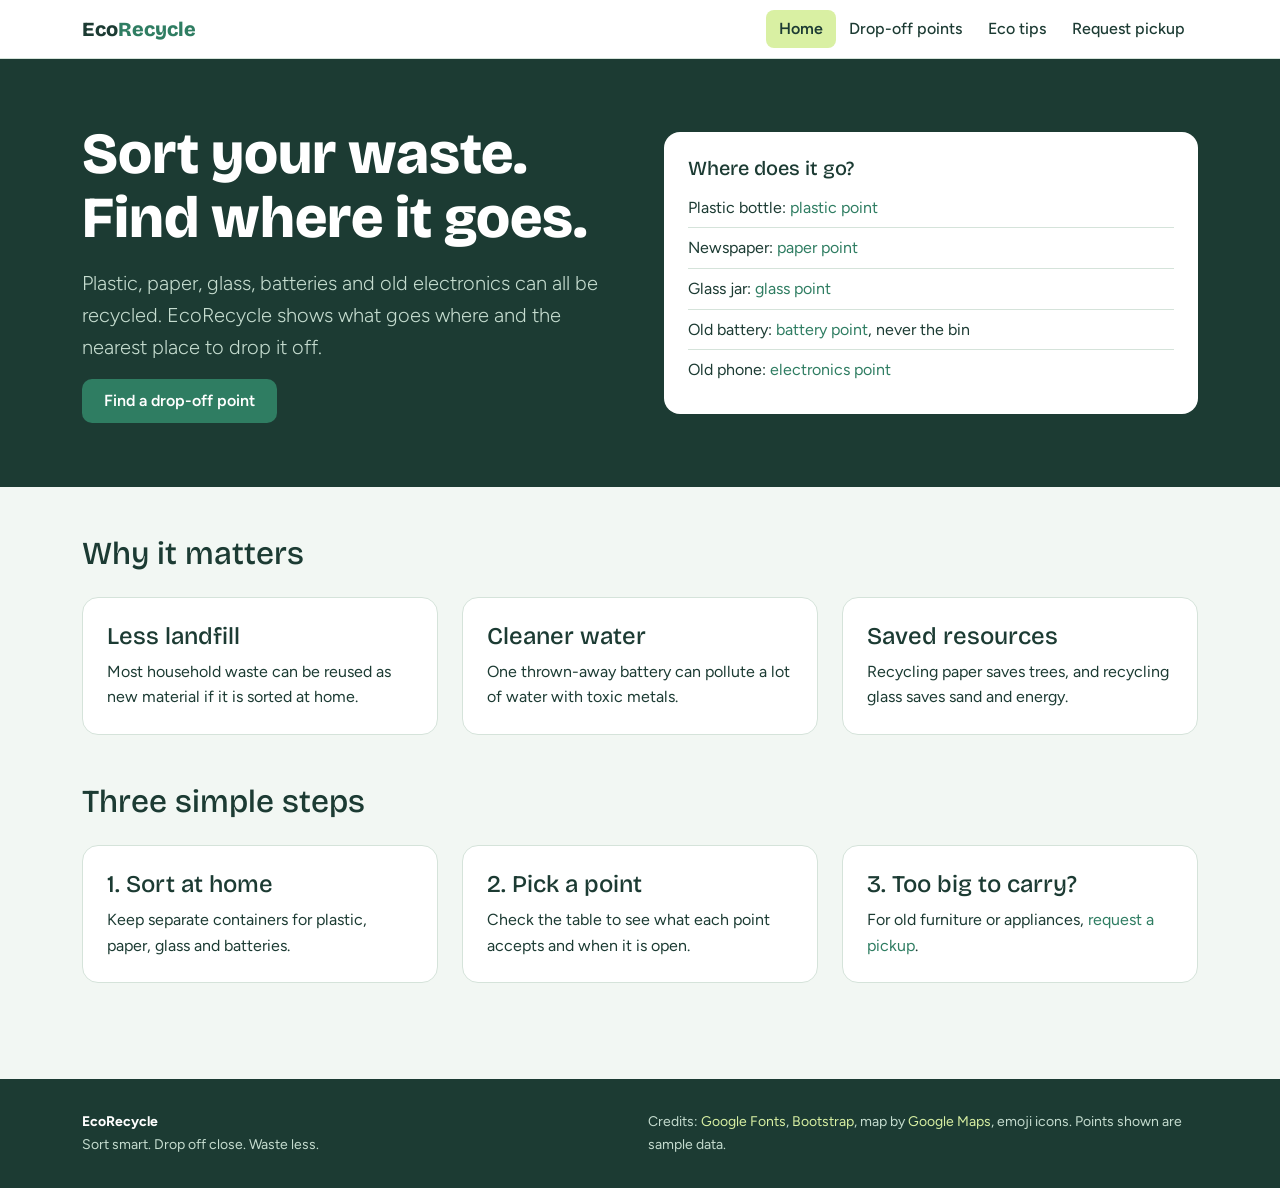
==== ecorecycle/index.html @ 6ca93f87 "first commit" ====
<!DOCTYPE html>
<html lang="en">
  <head>
    <meta charset="utf-8">
    <meta name="viewport" content="width=device-width,initial-scale=1">
    <title>Home | EcoRecycle</title>
    <link href="https://fonts.googleapis.com/css2?family=Bricolage+Grotesque:wght@600;800&family=Figtree:wght@400;600&display=swap" rel="stylesheet">
    <link href="https://cdn.jsdelivr.net/npm/bootstrap@5.3.3/dist/css/bootstrap.min.css" rel="stylesheet">
    <link href="css/style.css" rel="stylesheet">
  </head>
  <body>
    <header>
      <nav class="navbar eco-nav">
        <div class="container flex-wrap">
          <a class="navbar-brand" href="index.html">Eco<span>Recycle</span></a>
          <ul class="nav flex-wrap">
            <li class="nav-item"><a class="nav-link active" href="index.html">Home</a></li>
            <li class="nav-item"><a class="nav-link " href="points.html">Drop-off points</a></li>
            <li class="nav-item"><a class="nav-link " href="tips.html">Eco tips</a></li>
            <li class="nav-item"><a class="nav-link " href="request.html">Request pickup</a></li>
          </ul>
        </div>
      </nav>
    </header>
    <main>
      <section class="hero">
        <div class="container">
          <div class="row align-items-center g-5">
            <div class="col-lg-6">
              <h1>Sort your waste. Find where it goes.</h1>
              <p class="lead mt-3">Plastic, paper, glass, batteries and old electronics can all be recycled. EcoRecycle shows what goes where and the nearest place to drop it off.</p>
              <a class="btn btn-eco" href="points.html">Find a drop-off point</a>
            </div>
            <div class="col-lg-6">
              <div class="panel">
                <h2 class="h5">Where does it go?</h2>
                <ul>
                  <li>Plastic bottle: <a href="points.html">plastic point</a></li>
                  <li>Newspaper: <a href="points.html">paper point</a></li>
                  <li>Glass jar: <a href="points.html">glass point</a></li>
                  <li>Old battery: <a href="points.html">battery point</a>, never the bin</li>
                  <li>Old phone: <a href="points.html">electronics point</a></li>
                </ul>
              </div>
            </div>
          </div>
        </div>
      </section>
      <section class="section">
        <div class="container">
          <h2 class="mb-4">Why it matters</h2>
          <div class="row g-4">
            <div class="col-md-4">
              <div class="box">
                <h3 class="h4">Less landfill</h3>
                <p class="mb-0">Most household waste can be reused as new material if it is sorted at home.</p>
              </div>
            </div>
            <div class="col-md-4">
              <div class="box">
                <h3 class="h4">Cleaner water</h3>
                <p class="mb-0">One thrown-away battery can pollute a lot of water with toxic metals.</p>
              </div>
            </div>
            <div class="col-md-4">
              <div class="box">
                <h3 class="h4">Saved resources</h3>
                <p class="mb-0">Recycling paper saves trees, and recycling glass saves sand and energy.</p>
              </div>
            </div>
          </div>
        </div>
      </section>
      <section class="section pt-0">
        <div class="container">
          <h2 class="mb-4">Three simple steps</h2>
          <div class="row g-4">
            <div class="col-md-4">
              <article class="box">
                <h3 class="h4">1. Sort at home</h3>
                <p class="mb-0">Keep separate containers for plastic, paper, glass and batteries.</p>
              </article>
            </div>
            <div class="col-md-4">
              <article class="box">
                <h3 class="h4">2. Pick a point</h3>
                <p class="mb-0">Check the table to see what each point accepts and when it is open.</p>
              </article>
            </div>
            <div class="col-md-4">
              <article class="box">
                <h3 class="h4">3. Too big to carry?</h3>
                <p class="mb-0">For old furniture or appliances, <a href="request.html">request a pickup</a>.</p>
              </article>
            </div>
          </div>
        </div>
      </section>
    </main>
    <footer>
      <div class="container">
        <div class="row g-3">
          <div class="col-md-6"><b class="text-white">EcoRecycle</b><br>Sort smart. Drop off close. Waste less.</div>
          <div class="col-md-6">Credits: <a href="https://fonts.google.com">Google Fonts</a>, <a href="https://getbootstrap.com">Bootstrap</a>, map by <a href="https://www.google.com/maps">Google Maps</a>, emoji icons. Points shown are sample data.</div>
        </div>
      </div>
    </footer>
  </body>
</html>
---- ecorecycle/css/style.css ----
body {
  font-family: 'Figtree', sans-serif;
  background: #f2f7f3;
  color: #1c3b33;
  line-height: 1.6;
  margin: 0;
}

h1, h2, h3, h4, .navbar-brand {
  font-family: 'Bricolage Grotesque', sans-serif;
}

a {
  color: #2f7d62;
  text-decoration: none;
}

a:hover {
  color: #1c3b33;
}

.eco-nav {
  background: #fff;
  border-bottom: 1px solid #d5e3da;
  padding: 8px 0;
}

.navbar-brand {
  font-weight: 800;
  color: #1c3b33;
  font-size: 20px;
}

.navbar-brand span {
  color: #2f7d62;
}

.eco-nav .nav-link {
  color: #1c3b33;
  padding: 6px 13px;
  border-radius: 8px;
  font-weight: 500;
}

.eco-nav .nav-link:hover {
  background: #f2f7f3;
}

.eco-nav .nav-link.active {
  background: #d9f0a3;
  font-weight: 600;
}

.btn-eco {
  background: #2f7d62;
  color: #fff;
  border-radius: 10px;
  padding: 10px 22px;
  font-weight: 600;
  border: none;
}

.btn-eco:hover {
  background: #1c3b33;
  color: #fff;
}

.hero {
  background: #1c3b33;
  color: #fff;
  padding: 64px 0;
}

.hero h1 {
  font-size: clamp(35px, 5vw, 58px);
  font-weight: 800;
  line-height: 1.1;
}

.hero .lead {
  color: #c5dccf;
}
.panel {
  background: #fff;
  color: #1c3b33;
  border-radius: 16px;
  padding: 24px;
}

.panel ul {
  padding: 0;
  margin: 0;
}

.panel li {
  padding: 7px 0;
  border-bottom: 1px solid #d5e3da;
  list-style: none;
}

.panel li:last-child {
  border: 0;
}

.section {
  padding: 48px 0;
}

.box {
  background: #fff;
  border: 1px solid #d5e3da;
  border-radius: 16px;
  padding: 24px;
  height: 100%;
}

.page-head {
  padding: 48px 0 16px;
}

.page-head h1 {
  font-weight: 800;
}

.map-frame {
  display: none;
  width: 100%;
  height: 380px;
  border: 1px solid #d5e3da;
  border-radius: 16px;
}

#t-all:checked ~ .maps .map-all,
#t-plastic:checked ~ .maps .map-plastic,
#t-paper:checked ~ .maps .map-paper,
#t-glass:checked ~ .maps .map-glass,
#t-battery:checked ~ .maps .map-battery,
#t-tech:checked ~ .maps .map-tech {
  display: block;
}

.table thead {
  background: #1c3b33;
  color: #fff;
}

.tag {
  display: inline-block;
  border-radius: 6px;
  padding: 1px 8px;
  margin: 2px;
  font-size: 13px;
  background: #d9f0a3;
}

.yes { 
  background: #d9f0a3; 
}
.maybe { 
  background: #fff0b8; 
}
.no { 
  background: #fbd0c6; 
}

details {
  background: #fff;
  border: 1px solid #d5e3da;
  border-radius: 13px;
  padding: 13px 18px;
  margin-bottom: 11px;
}

summary {
  font-weight: 600;
  cursor: pointer;
}

.form-control, .form-select {
  border-radius: 10px;
  border: 1px solid #d5e3da;
  padding: 10px;
}

.chip {
  display: inline-block;
  background: #fff;
  border: 1px solid #2f7d62;
  border-radius: 32px;
  padding: 5px 16px;
  margin: 0 6px 10px 0;
  color: #1c3b33;
  cursor: pointer;
  font-size: 14px;
  transition: all 0.2s ease;
}

.chip:hover {
  background: #1c3b33;
  color: #fff;
  border-color: #1c3b33;
}


footer {
  background: #1c3b33;
  color: #c5dccf;
  padding: 32px 0;
  margin-top: 48px;
  font-size: 14px;
}

footer a {
  color: #d9f0a3;
}


@media (max-width: 767px) {
  .hero { padding: 40px 0; }
  .map-frame { height: 280px; }
  .table { font-size: 13px; }
}
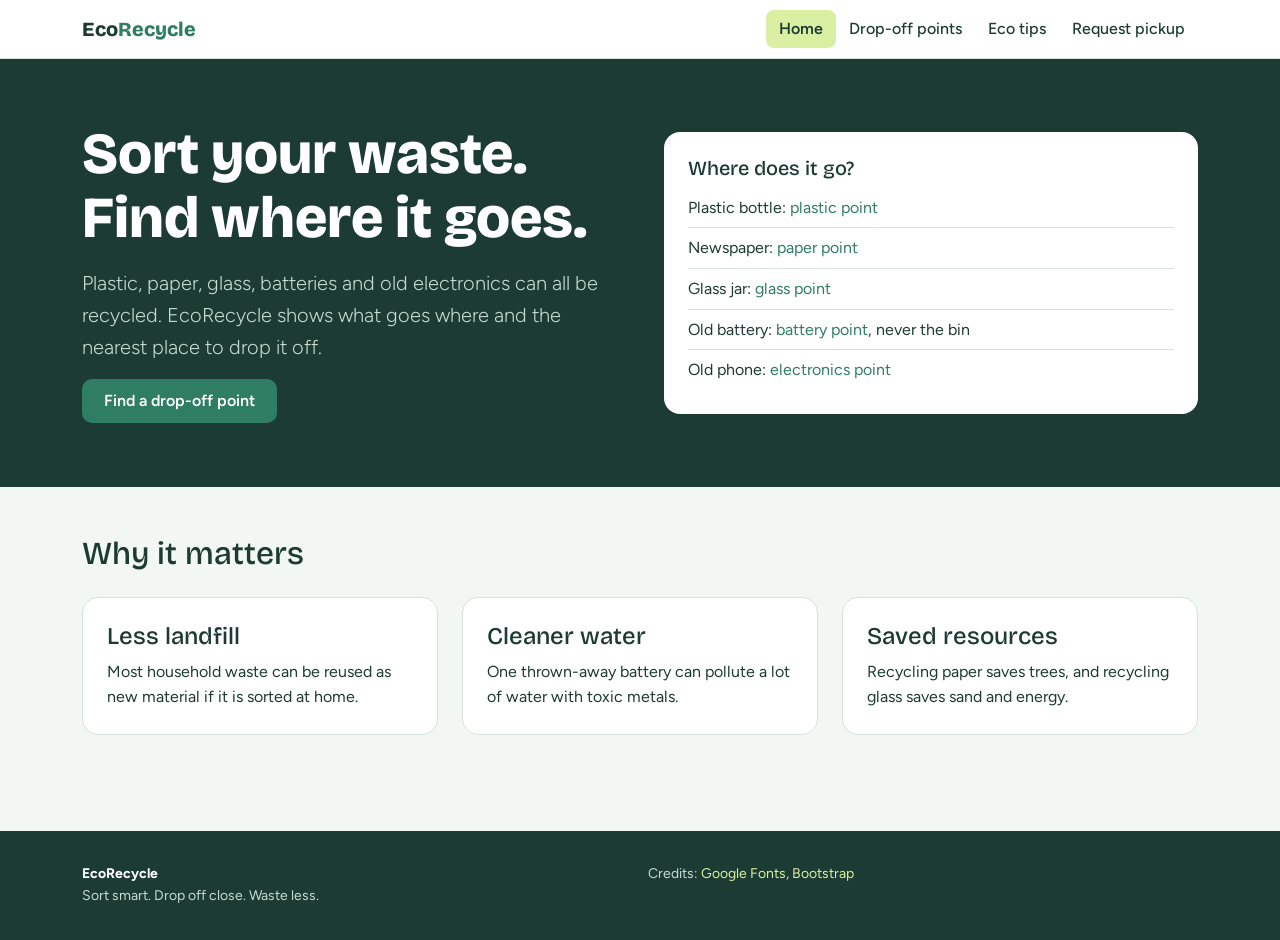
==== commit 4bc3cdf9: "Update project with latest changes" ====
--- a/ecorecycle/index.html
+++ b/ecorecycle/index.html
@@ -15,9 +15,9 @@
           <a class="navbar-brand" href="index.html">Eco<span>Recycle</span></a>
           <ul class="nav flex-wrap">
             <li class="nav-item"><a class="nav-link active" href="index.html">Home</a></li>
-            <li class="nav-item"><a class="nav-link " href="points.html">Drop-off points</a></li>
-            <li class="nav-item"><a class="nav-link " href="tips.html">Eco tips</a></li>
-            <li class="nav-item"><a class="nav-link " href="request.html">Request pickup</a></li>
+            <li class="nav-item"><a class="nav-link" href="points.html">Drop-off points</a></li>
+            <li class="nav-item"><a class="nav-link" href="tips.html">Eco tips</a></li>
+            <li class="nav-item"><a class="nav-link" href="request.html">Request pickup</a></li>
           </ul>
         </div>
       </nav>
@@ -71,39 +71,14 @@
           </div>
         </div>
       </section>
-      <section class="section pt-0">
-        <div class="container">
-          <h2 class="mb-4">Three simple steps</h2>
-          <div class="row g-4">
-            <div class="col-md-4">
-              <article class="box">
-                <h3 class="h4">1. Sort at home</h3>
-                <p class="mb-0">Keep separate containers for plastic, paper, glass and batteries.</p>
-              </article>
-            </div>
-            <div class="col-md-4">
-              <article class="box">
-                <h3 class="h4">2. Pick a point</h3>
-                <p class="mb-0">Check the table to see what each point accepts and when it is open.</p>
-              </article>
-            </div>
-            <div class="col-md-4">
-              <article class="box">
-                <h3 class="h4">3. Too big to carry?</h3>
-                <p class="mb-0">For old furniture or appliances, <a href="request.html">request a pickup</a>.</p>
-              </article>
-            </div>
-          </div>
-        </div>
-      </section>
     </main>
     <footer>
       <div class="container">
         <div class="row g-3">
           <div class="col-md-6"><b class="text-white">EcoRecycle</b><br>Sort smart. Drop off close. Waste less.</div>
-          <div class="col-md-6">Credits: <a href="https://fonts.google.com">Google Fonts</a>, <a href="https://getbootstrap.com">Bootstrap</a>, map by <a href="https://www.google.com/maps">Google Maps</a>, emoji icons. Points shown are sample data.</div>
+          <div class="col-md-6">Credits: <a href="https://fonts.google.com">Google Fonts</a>, <a href="https://getbootstrap.com">Bootstrap</a></div>
         </div>
       </div>
     </footer>
   </body>
-</html>
+</html>
--- a/ecorecycle/css/style.css
+++ b/ecorecycle/css/style.css
@@ -4,53 +4,60 @@
   color: #1c3b33;
   line-height: 1.6;
   margin: 0;
-}
-
+  display: flex;
+  flex-direction: column;
+  min-height: 100vh;
+}
+ 
+main {
+  flex: 1;
+}
+ 
 h1, h2, h3, h4, .navbar-brand {
   font-family: 'Bricolage Grotesque', sans-serif;
 }
-
+ 
 a {
   color: #2f7d62;
   text-decoration: none;
 }
-
+ 
 a:hover {
   color: #1c3b33;
 }
-
+ 
 .eco-nav {
   background: #fff;
   border-bottom: 1px solid #d5e3da;
   padding: 8px 0;
 }
-
+ 
 .navbar-brand {
   font-weight: 800;
   color: #1c3b33;
   font-size: 20px;
 }
-
+ 
 .navbar-brand span {
   color: #2f7d62;
 }
-
+ 
 .eco-nav .nav-link {
   color: #1c3b33;
   padding: 6px 13px;
   border-radius: 8px;
   font-weight: 500;
 }
-
+ 
 .eco-nav .nav-link:hover {
   background: #f2f7f3;
 }
-
+ 
 .eco-nav .nav-link.active {
   background: #d9f0a3;
   font-weight: 600;
 }
-
+ 
 .btn-eco {
   background: #2f7d62;
   color: #fff;
@@ -59,24 +66,24 @@
   font-weight: 600;
   border: none;
 }
-
+ 
 .btn-eco:hover {
   background: #1c3b33;
   color: #fff;
 }
-
+ 
 .hero {
   background: #1c3b33;
   color: #fff;
   padding: 64px 0;
 }
-
+ 
 .hero h1 {
   font-size: clamp(35px, 5vw, 58px);
   font-weight: 800;
   line-height: 1.1;
 }
-
+ 
 .hero .lead {
   color: #c5dccf;
 }
@@ -86,26 +93,26 @@
   border-radius: 16px;
   padding: 24px;
 }
-
+ 
 .panel ul {
   padding: 0;
   margin: 0;
 }
-
+ 
 .panel li {
   padding: 7px 0;
   border-bottom: 1px solid #d5e3da;
   list-style: none;
 }
-
+ 
 .panel li:last-child {
   border: 0;
 }
-
+ 
 .section {
   padding: 48px 0;
 }
-
+ 
 .box {
   background: #fff;
   border: 1px solid #d5e3da;
@@ -113,15 +120,15 @@
   padding: 24px;
   height: 100%;
 }
-
+ 
 .page-head {
   padding: 48px 0 16px;
 }
-
+ 
 .page-head h1 {
   font-weight: 800;
 }
-
+ 
 .map-frame {
   display: none;
   width: 100%;
@@ -129,7 +136,7 @@
   border: 1px solid #d5e3da;
   border-radius: 16px;
 }
-
+ 
 #t-all:checked ~ .maps .map-all,
 #t-plastic:checked ~ .maps .map-plastic,
 #t-paper:checked ~ .maps .map-paper,
@@ -138,12 +145,12 @@
 #t-tech:checked ~ .maps .map-tech {
   display: block;
 }
-
+ 
 .table thead {
   background: #1c3b33;
   color: #fff;
 }
-
+ 
 .tag {
   display: inline-block;
   border-radius: 6px;
@@ -152,17 +159,11 @@
   font-size: 13px;
   background: #d9f0a3;
 }
-
-.yes { 
-  background: #d9f0a3; 
-}
-.maybe { 
-  background: #fff0b8; 
-}
-.no { 
-  background: #fbd0c6; 
-}
-
+ 
+.yes { background: #d9f0a3; }
+.maybe { background: #fff0b8; }
+.no { background: #fbd0c6; }
+ 
 details {
   background: #fff;
   border: 1px solid #d5e3da;
@@ -170,18 +171,18 @@
   padding: 13px 18px;
   margin-bottom: 11px;
 }
-
+ 
 summary {
   font-weight: 600;
   cursor: pointer;
 }
-
+ 
 .form-control, .form-select {
   border-radius: 10px;
   border: 1px solid #d5e3da;
   padding: 10px;
 }
-
+ 
 .chip {
   display: inline-block;
   background: #fff;
@@ -194,13 +195,12 @@
   font-size: 14px;
   transition: all 0.2s ease;
 }
-
+ 
 .chip:hover {
   background: #1c3b33;
   color: #fff;
   border-color: #1c3b33;
 }
-
 
 footer {
   background: #1c3b33;
@@ -209,14 +209,36 @@
   margin-top: 48px;
   font-size: 14px;
 }
-
+ 
 footer a {
   color: #d9f0a3;
 }
 
-
-@media (max-width: 767px) {
-  .hero { padding: 40px 0; }
-  .map-frame { height: 280px; }
-  .table { font-size: 13px; }
+.eco-form-box {
+  background: #ffffff;
+  border-radius: 16px;
+  padding: 32px;
+  border: 1px solid #d5e3da;
+  box-shadow: 0 10px 25px rgba(15, 107, 95, 0.08);
+}
+
+.form-control:focus, .form-select:focus {
+  border-color: #0F6B5F;
+  box-shadow: 0 0 0 0.25rem rgba(15, 107, 95, 0.25);
+}
+
+.error-message {
+  color: #d9534f;
+  font-size: 13px;
+  margin-top: 4px;
+  display: none;
+}
+.is-invalid + .error-message {
+  display: block;
+}
+.is-invalid {
+  border-color: #d9534f !important;
+}
+.is-valid {
+  border-color: #2f7d62 !important;
 }
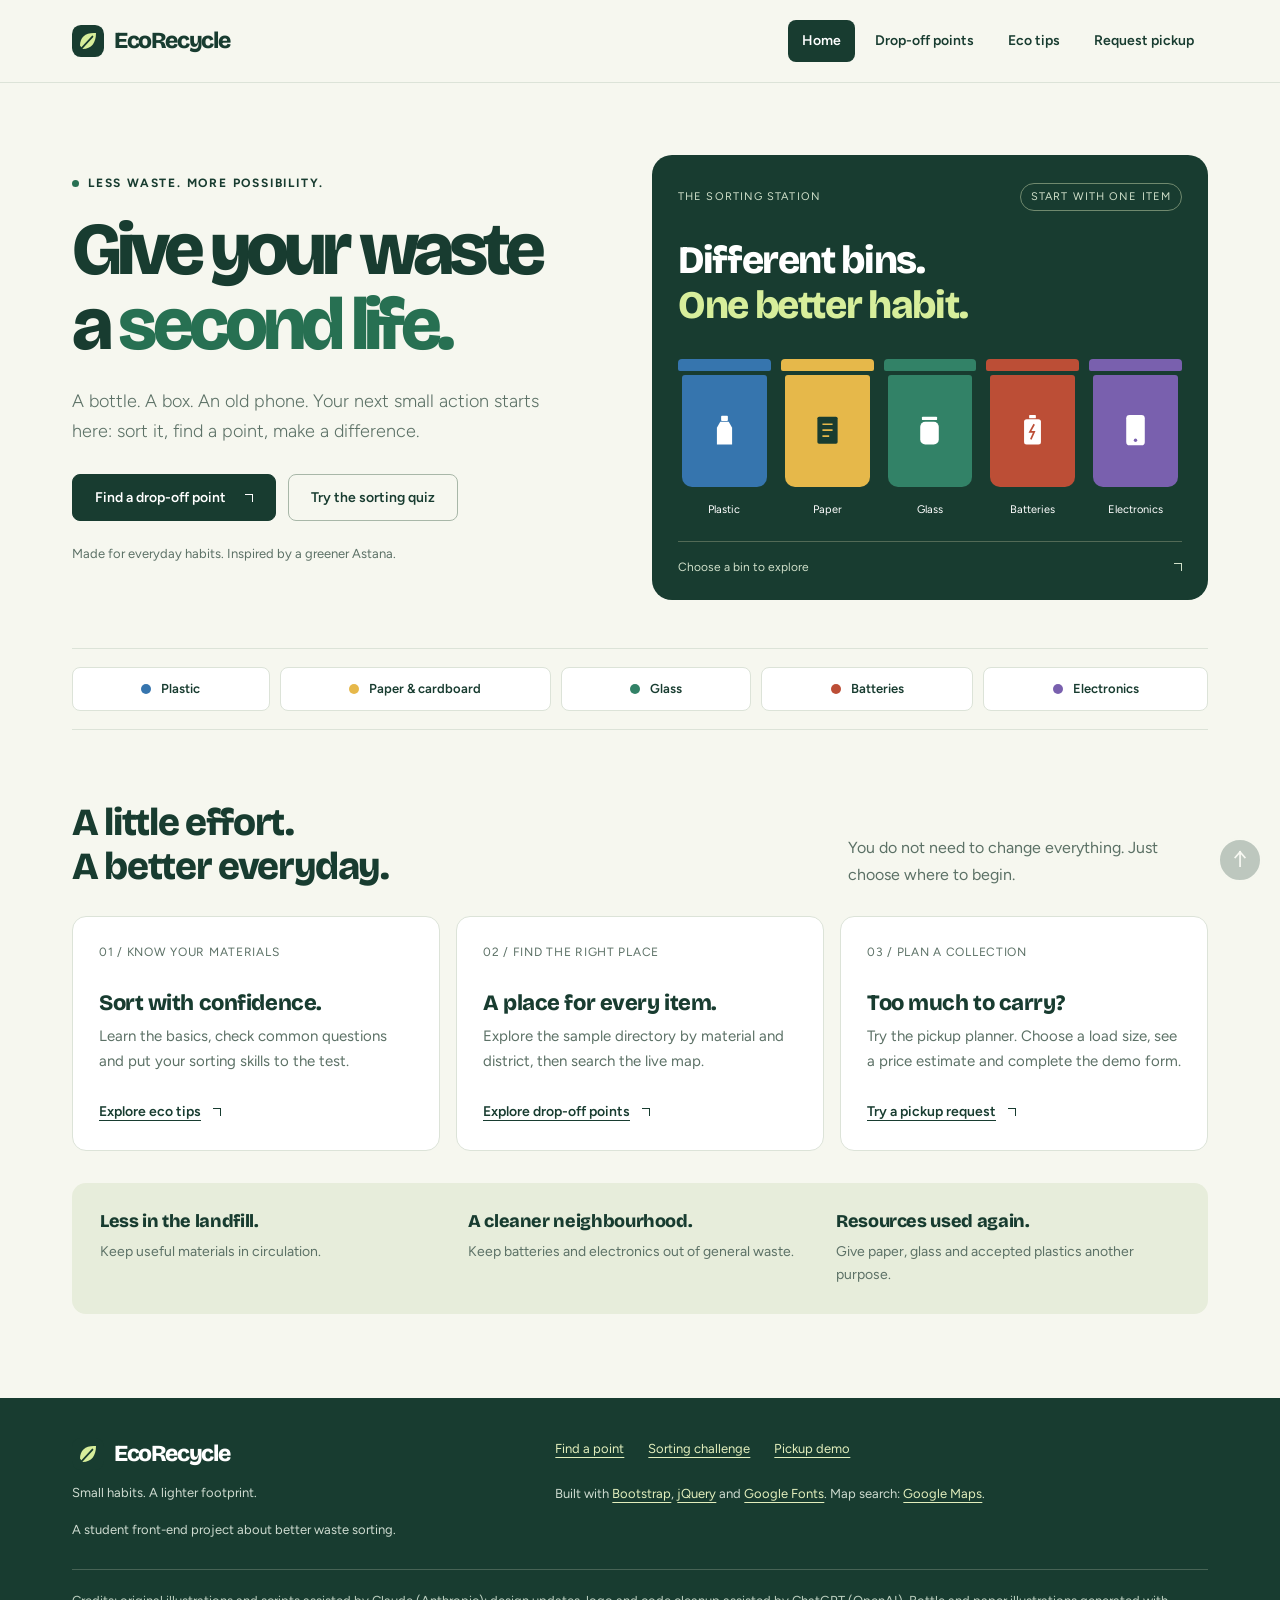
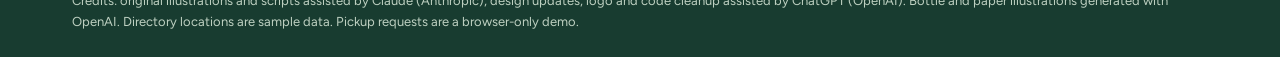
==== commit 92f6c266: "Endterm final updates" ====
--- a/ecorecycle/index.html
+++ b/ecorecycle/index.html
@@ -1,84 +1,163 @@
 <!DOCTYPE html>
 <html lang="en">
-  <head>
-    <meta charset="utf-8">
-    <meta name="viewport" content="width=device-width,initial-scale=1">
-    <title>Home | EcoRecycle</title>
-    <link href="https://fonts.googleapis.com/css2?family=Bricolage+Grotesque:wght@600;800&family=Figtree:wght@400;600&display=swap" rel="stylesheet">
-    <link href="https://cdn.jsdelivr.net/npm/bootstrap@5.3.3/dist/css/bootstrap.min.css" rel="stylesheet">
-    <link href="css/style.css" rel="stylesheet">
-  </head>
-  <body>
-    <header>
-      <nav class="navbar eco-nav">
-        <div class="container flex-wrap">
-          <a class="navbar-brand" href="index.html">Eco<span>Recycle</span></a>
-          <ul class="nav flex-wrap">
-            <li class="nav-item"><a class="nav-link active" href="index.html">Home</a></li>
-            <li class="nav-item"><a class="nav-link" href="points.html">Drop-off points</a></li>
-            <li class="nav-item"><a class="nav-link" href="tips.html">Eco tips</a></li>
-            <li class="nav-item"><a class="nav-link" href="request.html">Request pickup</a></li>
-          </ul>
+<head>
+  <meta charset="utf-8">
+  <meta name="viewport" content="width=device-width, initial-scale=1">
+  <meta name="description" content="EcoRecycle: learn to sort waste, explore collection points and try a pickup request demo.">
+  <title>Home | EcoRecycle</title>
+  <link rel="icon" href="images/logo.svg" type="image/svg+xml">
+  <link rel="preconnect" href="https://fonts.googleapis.com">
+  <link rel="preconnect" href="https://fonts.gstatic.com" crossorigin>
+  <link href="https://fonts.googleapis.com/css2?family=Bricolage+Grotesque:wght@600;800&family=Figtree:wght@400;600;700&display=swap" rel="stylesheet">
+  <link href="https://cdn.jsdelivr.net/npm/bootstrap@5.3.3/dist/css/bootstrap.min.css" rel="stylesheet">
+  <link href="css/style.css" rel="stylesheet">
+</head>
+<body>
+  <a class="skip-link" href="#main">Skip to content</a>
+  <header>
+    <nav class="navbar eco-nav" aria-label="Main navigation">
+      <div class="container flex-wrap">
+        <a class="navbar-brand" href="index.html"><img class="brand-mark" src="images/logo.svg" alt="">EcoRecycle</a>
+        <ul class="nav flex-wrap">
+          <li class="nav-item"><a class="nav-link active" href="index.html" aria-current="page">Home</a></li>
+          <li class="nav-item"><a class="nav-link" href="points.html">Drop-off points</a></li>
+          <li class="nav-item"><a class="nav-link" href="tips.html">Eco tips</a></li>
+          <li class="nav-item"><a class="nav-link" href="request.html">Request pickup</a></li>
+        </ul>
+      </div>
+    </nav>
+  </header>
+  <main id="main" tabindex="-1">
+<section class="hero">
+
+  <div class="margin-art art-plastic" aria-hidden="true">
+    <div class="leaf-sprig"><span></span><span></span><span></span><span></span><span></span></div>
+    <img src="images/recycled-bottle.webp" alt="" width="320" height="360">
+  </div>
+  <div class="margin-art art-paper" aria-hidden="true">
+    <div class="leaf-sprig"><span></span><span></span><span></span><span></span><span></span></div>
+    <img src="images/folded-paper.webp" alt="" width="320" height="300">
+  </div>
+  <div class="container">
+    <div class="row align-items-center g-4">
+      <div class="col-lg-6">
+        <span class="eyebrow">Less waste. More possibility.</span>
+        <h1>Give your waste<br>a <span>second life.</span></h1>
+        <p class="lead">A bottle. A box. An old phone. Your next small action starts here: sort it, find a point, make a difference.</p>
+        <div class="button-row">
+          <a class="btn btn-eco" href="points.html">Find a drop-off point <span class="button-arrow" aria-hidden="true"></span></a>
+          <a class="btn btn-outline-eco" href="tips.html#quiz-title">Try the sorting quiz</a>
         </div>
-      </nav>
-    </header>
-    <main>
-      <section class="hero">
-        <div class="container">
-          <div class="row align-items-center g-5">
-            <div class="col-lg-6">
-              <h1>Sort your waste. Find where it goes.</h1>
-              <p class="lead mt-3">Plastic, paper, glass, batteries and old electronics can all be recycled. EcoRecycle shows what goes where and the nearest place to drop it off.</p>
-              <a class="btn btn-eco" href="points.html">Find a drop-off point</a>
-            </div>
-            <div class="col-lg-6">
-              <div class="panel">
-                <h2 class="h5">Where does it go?</h2>
-                <ul>
-                  <li>Plastic bottle: <a href="points.html">plastic point</a></li>
-                  <li>Newspaper: <a href="points.html">paper point</a></li>
-                  <li>Glass jar: <a href="points.html">glass point</a></li>
-                  <li>Old battery: <a href="points.html">battery point</a>, never the bin</li>
-                  <li>Old phone: <a href="points.html">electronics point</a></li>
-                </ul>
-              </div>
-            </div>
+        <p class="hero-note">Made for everyday habits. Inspired by a greener Astana.</p>
+      </div>
+      <div class="col-lg-6">
+        <div class="bin-scene">
+          <div class="scene-top"><span>The sorting station</span><span class="scene-pill">Start with one item</span></div>
+          <h2 class="scene-title">Different bins.<br><span>One better habit.</span></h2>
+          <div class="hero-bins">
+          <a class="bin bc-plastic" href="points.html#plastic" aria-label="Find plastic drop-off points">
+            <span class="bin-lid"></span>
+            <span class="bin-body"><svg class="bin-icon" viewBox="0 0 32 40" fill="#ffffff" aria-hidden="true"><rect x="12" y="2" width="8" height="6" rx="1"/><path d="M11 9h10l4 7v20H7V16z"/></svg></span>
+            <span class="bin-label">Plastic</span>
+          </a>
+          <a class="bin bc-paper" href="points.html#paper" aria-label="Find paper drop-off points">
+            <span class="bin-lid"></span>
+            <span class="bin-body"><svg class="bin-icon" viewBox="0 0 32 40" fill="#183c30" aria-hidden="true"><rect x="4" y="3" width="24" height="32" rx="2"/><path d="M10 12h12M10 19h12M10 26h8" stroke="#e6b84a" stroke-width="2"/></svg></span>
+            <span class="bin-label">Paper</span>
+          </a>
+          <a class="bin bc-glass" href="points.html#glass" aria-label="Find glass drop-off points">
+            <span class="bin-lid"></span>
+            <span class="bin-body"><svg class="bin-icon" viewBox="0 0 32 40" fill="#ffffff" aria-hidden="true"><rect x="7" y="3" width="18" height="4" rx="1"/><rect x="5" y="9" width="22" height="27" rx="6"/></svg></span>
+            <span class="bin-label">Glass</span>
+          </a>
+          <a class="bin bc-battery" href="points.html#battery" aria-label="Find batteries drop-off points">
+            <span class="bin-lid"></span>
+            <span class="bin-body"><svg class="bin-icon" viewBox="0 0 32 40" fill="#ffffff" aria-hidden="true"><rect x="12" y="1" width="8" height="4" rx="1"/><rect x="6" y="6" width="20" height="30" rx="3"/><path d="M18 12l-5 9h5l-4 9" fill="none" stroke="#bc4e36" stroke-width="2"/></svg></span>
+            <span class="bin-label">Batteries</span>
+          </a>
+          <a class="bin bc-tech" href="points.html#tech" aria-label="Find electronics drop-off points">
+            <span class="bin-lid"></span>
+            <span class="bin-body"><svg class="bin-icon" viewBox="0 0 32 40" fill="#ffffff" aria-hidden="true"><rect x="5" y="1" width="22" height="36" rx="4"/><circle cx="16" cy="31" r="2" fill="#7960ae"/></svg></span>
+            <span class="bin-label">Electronics</span>
+          </a>
+
           </div>
-        </div>
-      </section>
-      <section class="section">
-        <div class="container">
-          <h2 class="mb-4">Why it matters</h2>
-          <div class="row g-4">
-            <div class="col-md-4">
-              <div class="box">
-                <h3 class="h4">Less landfill</h3>
-                <p class="mb-0">Most household waste can be reused as new material if it is sorted at home.</p>
-              </div>
-            </div>
-            <div class="col-md-4">
-              <div class="box">
-                <h3 class="h4">Cleaner water</h3>
-                <p class="mb-0">One thrown-away battery can pollute a lot of water with toxic metals.</p>
-              </div>
-            </div>
-            <div class="col-md-4">
-              <div class="box">
-                <h3 class="h4">Saved resources</h3>
-                <p class="mb-0">Recycling paper saves trees, and recycling glass saves sand and energy.</p>
-              </div>
-            </div>
-          </div>
-        </div>
-      </section>
-    </main>
-    <footer>
-      <div class="container">
-        <div class="row g-3">
-          <div class="col-md-6"><b class="text-white">EcoRecycle</b><br>Sort smart. Drop off close. Waste less.</div>
-          <div class="col-md-6">Credits: <a href="https://fonts.google.com">Google Fonts</a>, <a href="https://getbootstrap.com">Bootstrap</a></div>
+          <p class="scene-foot"><span>Choose a bin to explore</span><span aria-hidden="true"></span></p>
         </div>
       </div>
-    </footer>
-  </body>
-</html>+    </div>
+  </div>
+</section>
+<div class="container">
+  <nav class="material-strip" aria-label="Find drop-off points by material">
+    <a class="material-link bc-plastic" href="points.html#plastic">Plastic</a>
+    <a class="material-link bc-paper" href="points.html#paper">Paper &amp; cardboard</a>
+    <a class="material-link bc-glass" href="points.html#glass">Glass</a>
+    <a class="material-link bc-battery" href="points.html#battery">Batteries</a>
+    <a class="material-link bc-tech" href="points.html#tech">Electronics</a>
+  </nav>
+</div>
+<section class="section">
+  <div class="container">
+    <div class="section-heading">
+      <h2>A little effort.<br>A better everyday.</h2>
+      <p>You do not need to change everything. Just choose where to begin.</p>
+    </div>
+    <div class="row g-3">
+      <div class="col-md-4"><article class="box feature-card">
+        <span class="step-number">01 / KNOW YOUR MATERIALS</span>
+        <h3>Sort with confidence.</h3>
+        <p>Learn the basics, check common questions and put your sorting skills to the test.</p>
+        <a class="text-link" href="tips.html">Explore eco tips</a>
+      </article></div>
+      <div class="col-md-4"><article class="box feature-card">
+        <span class="step-number">02 / FIND THE RIGHT PLACE</span>
+        <h3>A place for every item.</h3>
+        <p>Explore the sample directory by material and district, then search the live map.</p>
+        <a class="text-link" href="points.html">Explore drop-off points</a>
+      </article></div>
+      <div class="col-md-4"><article class="box feature-card">
+        <span class="step-number">03 / PLAN A COLLECTION</span>
+        <h3>Too much to carry?</h3>
+        <p>Try the pickup planner. Choose a load size, see a price estimate and complete the demo form.</p>
+        <a class="text-link" href="request.html">Try a pickup request</a>
+      </article></div>
+    </div>
+    <div class="impact-band">
+      <div class="row g-4">
+        <div class="col-md-4"><h3>Less in the landfill.</h3><p>Keep useful materials in circulation.</p></div>
+        <div class="col-md-4"><h3>A cleaner neighbourhood.</h3><p>Keep batteries and electronics out of general waste.</p></div>
+        <div class="col-md-4"><h3>Resources used again.</h3><p>Give paper, glass and accepted plastics another purpose.</p></div>
+      </div>
+    </div>
+  </div>
+</section>
+  </main>
+  <footer>
+    <div class="container">
+      <div class="row g-4">
+        <div class="col-md-5">
+          <a class="navbar-brand" href="index.html"><img class="brand-mark" src="images/logo.svg" alt="">EcoRecycle</a>
+          <p>Small habits. A lighter footprint.</p>
+          <p class="mb-0">A student front-end project about better waste sorting.</p>
+        </div>
+        <div class="col-md-7">
+          <nav class="footer-links" aria-label="Footer navigation">
+            <a href="points.html">Find a point</a>
+            <a href="tips.html#quiz-title">Sorting challenge</a>
+            <a href="request.html">Pickup demo</a>
+          </nav>
+          <div>Built with <a href="https://getbootstrap.com/">Bootstrap</a>, <a href="https://jquery.com/">jQuery</a> and <a href="https://fonts.google.com/">Google Fonts</a>. Map search: <a href="https://www.google.com/maps">Google Maps</a>.</div>
+        </div>
+      </div>
+      <div class="footer-bottom">
+        Credits: original illustrations and scripts assisted by Claude (Anthropic); design updates, logo and code cleanup assisted by ChatGPT (OpenAI). Bottle and paper illustrations generated with OpenAI. Directory locations are sample data. Pickup requests are a browser-only demo.
+      </div>
+    </div>
+  </footer>
+  <button type="button" class="to-top" aria-label="Back to top">↑</button>
+  <script src="https://cdn.jsdelivr.net/npm/jquery@3.7.1/dist/jquery.min.js"></script>
+  <script src="js/main.js"></script>
+
+</body>
+</html>
--- a/ecorecycle/css/style.css
+++ b/ecorecycle/css/style.css
@@ -1,244 +1,1026 @@
+
+:root {
+  --ink: #183c30;
+  --green: #277052;
+  --lime: #d7ee9b;
+  --cream: #f6f7ef;
+  --muted: #5c7166;
+  --line: #dce3d8;
+  --plastic: #3675ae;
+  --paper: #e6b84a;
+  --glass: #328267;
+  --battery: #bc4e36;
+  --tech: #7960ae;
+  --trash: #64746d;
+}
+* { box-sizing: border-box; }
+[hidden] { display: none !important; }
 body {
-  font-family: 'Figtree', sans-serif;
-  background: #f2f7f3;
-  color: #1c3b33;
-  line-height: 1.6;
   margin: 0;
+  min-height: 100vh;
   display: flex;
   flex-direction: column;
-  min-height: 100vh;
-}
- 
-main {
+  background: var(--cream);
+  color: var(--ink);
+  font-family: 'Figtree', sans-serif;
+  line-height: 1.65;
+}
+main { flex: 1; }
+h1, h2, h3, h4, .navbar-brand, .large-number {
+  font-family: 'Bricolage Grotesque', sans-serif;
+  line-height: 1.15;
+}
+h1, h2, h3, h4 { font-weight: 800; }
+h2 { 
+  font-size: clamp(28px, 3vw, 40px); 
+  letter-spacing: -.035em;
+ }
+h3 { 
+  font-size: 22px; 
+  letter-spacing: -.02em; 
+}
+p { 
+  margin: 0 0 16px; 
+}
+a { 
+  color: var(--green); 
+  text-underline-offset: 4px; 
+}
+a:hover { 
+  color: var(--ink); 
+}
+button, input, select { 
+  font: inherit; 
+}
+button, a, input, select { 
+  -webkit-tap-highlight-color: transparent; 
+}
+:focus-visible { 
+  outline: 3px solid var(--green); 
+  outline-offset: 4px; 
+}
+::selection { 
+  background: var(--lime); 
+  color: var(--ink); 
+}
+.container { 
+  max-width: 1160px; 
+}
+.muted { 
+  color: var(--muted); 
+}
+.eyebrow { 
+  display: block; 
+  margin-bottom: 18px; 
+  font-size: 12px; 
+  letter-spacing: .15em; 
+  font-weight: 700; 
+  text-transform: uppercase; 
+}
+.eyebrow::before {
+   content: ''; display: inline-block;
+    width: 7px; height: 7px; 
+    background: var(--green); 
+    border-radius: 50%; 
+    margin-right: 9px; 
+  }
+.skip-link { 
+  position: absolute; 
+  left: 16px; top: -70px; 
+  padding: 10px 16px; 
+  background: var(--ink); 
+  color: white; 
+  z-index: 2000; 
+}
+.skip-link:focus { 
+  top: 12px; 
+  color: white; 
+}
+
+
+.eco-nav { 
+  background: var(--cream); 
+  border-bottom: 1px solid var(--line); 
+  padding: 20px 0; }
+.navbar-brand { 
+  display: flex; 
+  align-items: center; 
+  gap: 10px; color: var(--ink); 
+  font-size: 23px; font-weight: 800; 
+  letter-spacing: -.06em; 
+  margin-right: 24px; 
+}
+.navbar-brand:hover { 
+  color: var(--ink); 
+}
+.brand-mark { 
+  width: 32px; 
+  height: 32px; 
+}
+.eco-nav .nav { 
+  gap: 6px; 
+}
+.eco-nav .nav-link { 
+  color: var(--ink); 
+  font-size: 14px; 
+  font-weight: 600; 
+  padding: 9px 14px; 
+  border-radius: 8px; 
+  transition: background .2s; 
+}
+.eco-nav .nav-link:hover { 
+  background: #e8ecdf; 
+}
+.eco-nav .nav-link.active { 
+  background: var(--ink); 
+  color: white; 
+}
+.btn { 
+  padding: 12px 22px; 
+  border-radius: 8px; 
+  font-weight: 600; 
+  font-size: 14px; 
+  transition: background .2s, transform .2s; 
+}
+.btn:hover { 
+  transform: translateY(-2px); 
+}
+.btn-eco { 
+  background: var(--ink); 
+  color: white; 
+  border: 1px solid var(--ink); 
+}
+.btn-eco:hover, .btn-eco:focus-visible { 
+  background: var(--green); 
+  color: white; 
+  border-color: var(--green); 
+}
+.btn-outline-eco { 
+  border: 1px solid #a8b7a8; 
+  background: transparent; 
+  color: var(--ink); 
+}
+.btn-outline-eco:hover { 
+  background: #e8ecdf; 
+  border-color: var(--ink); 
+}
+.btn-lime { 
+  background: var(--lime); 
+  color: var(--ink); 
+  border-color: var(--lime); 
+}
+.btn-lime:hover { 
+  background: #e7f6c4; 
+  color: var(--ink); 
+}
+.button-row { 
+  display: flex; 
+  flex-wrap: wrap; 
+  gap: 12px; 
+}
+.button-arrow {
+   margin-left: 16px; 
+  }
+.button-arrow::after, .text-link::after, .scene-foot span:last-child::after {
+  content: '';
+  display: inline-block;
+  width: 8px;
+  height: 8px;
+  border-top: 1.5px solid currentColor;
+  border-right: 1.5px solid currentColor;
+}
+.text-link::after { 
+  margin-left: 12px; 
+}
+footer { 
+  margin-top: 84px; 
+  padding: 40px 0 24px; 
+  background: var(--ink); 
+  color: #cedbd0; 
+  font-size: 13px; 
+}
+footer .navbar-brand { 
+  color: white; 
+  margin: 0 0 12px; 
+}
+footer a { 
+  color: #e3efbd; 
+}
+footer a:hover { 
+  color: white; 
+}
+footer a:focus-visible { 
+  outline-color: var(--lime); 
+}
+.footer-links { 
+  display: flex; 
+  flex-wrap: wrap; 
+  gap: 12px 24px; 
+  margin-bottom: 24px; 
+}
+.footer-bottom { 
+  padding-top: 20px; 
+  margin-top: 28px; 
+  border-top: 1px solid #476355; 
+  color: #bed0c1; 
+}
+.to-top { 
+  position: fixed; 
+  right: 18px; 
+  bottom: 18px; 
+  display: none; 
+  width: 44px; 
+  height: 44px; 
+  border: 2px solid var(--cream); 
+  border-radius: 50%; 
+  background: var(--ink); 
+  color: white; 
+  font-size: 23px; 
+  z-index: 100; 
+}
+.to-top:hover { 
+  background: var(--green); 
+}
+
+.hero { 
+  position: relative; 
+  padding: 72px 0 48px; 
+}
+
+.margin-art { 
+  display: none; 
+}
+@media (min-width: 1440px) {
+  .margin-art {
+    position: absolute;
+    display: block;
+    width: min(230px, calc((100% - 1160px) / 2 - 32px));
+    aspect-ratio: 1 / 1.1;
+    pointer-events: none;
+  }
+  .art-plastic {
+    left: calc((100% - 1160px) / 4);
+    top: 18%;
+    transform: translateX(-50%);
+    --wash: #deebe7;
+  }
+  .art-paper {
+    right: calc((100% - 1160px) / 4);
+    bottom: 0;
+    transform: translateX(50%);
+    --wash: #efe7d0;
+  }
+  .margin-art::before {
+    content: '';
+    position: absolute;
+    width: 72%;
+    aspect-ratio: 1;
+    left: 12%;
+    top: 24%;
+    border-radius: 50%;
+    background: var(--wash);
+  }
+  .margin-art img {
+    position: absolute;
+    top: 13%;
+    left: 16%;
+    width: 78%;
+    height: 80%;
+    object-fit: contain;
+  }
+  .art-paper img { 
+    left: 0; top: 26%; 
+    width: 93%; 
+    height: 65%; }
+  .leaf-sprig {
+    position: absolute;
+    left: 21%;
+    top: 9%;
+    width: 1px;
+    height: 51%;
+    display: flex;
+    flex-direction: column;
+    justify-content: space-evenly;
+    background: #a7bcac;
+    transform: rotate(-29deg);
+  }
+  .art-paper .leaf-sprig { 
+    left: 79%; 
+    top: 13%; 
+    transform: rotate(27deg); 
+  }
+  .leaf-sprig span {
+    width: clamp(17px, 1.8vw, 35px);
+    aspect-ratio: 2.3;
+    border: 1px solid #acbdac;
+    border-radius: 100% 0 100% 0;
+    background: #e8eedf;
+    transform-origin: left bottom;
+  }
+  .leaf-sprig span:nth-child(even) { 
+    transform: scaleX(-1); 
+  }
+  .leaf-sprig span:first-child { 
+    transform: scale(.65); 
+  }
+}
+.hero h1 { 
+  font-size: clamp(43px, 5.8vw, 76px); 
+  letter-spacing: -.065em; 
+  line-height: 1.02; 
+  margin-bottom: 24px; 
+}
+.hero h1 span { 
+  color: var(--green); 
+}
+.hero .lead { 
+  max-width: 43ch; 
+  font-size: 18px; 
+  color: var(--muted); 
+  margin-bottom: 28px; 
+}
+.hero-note { 
+  margin-top: 22px; 
+  color: var(--muted); 
+  font-size: 13px; 
+}
+.bin-scene { 
+  background: var(--ink); 
+  color: white; 
+  padding: 28px 26px 22px; 
+  border-radius: 20px; 
+  position: relative; }
+.scene-top { 
+  display: flex; 
+  justify-content: space-between; 
+  gap: 12px; 
+  align-items: center; 
+  font-size: 11px; 
+  letter-spacing: .1em; 
+  text-transform: uppercase; 
+  color: #cfdfc9; 
+}
+.scene-pill { 
+  border: 1px solid #70896e; 
+  padding: 4px 10px; 
+  border-radius: 20px;
+  white-space: nowrap; }
+.scene-title { 
+  font-size: clamp(28px, 3.1vw, 39px); 
+  margin: 28px 0 30px; 
+  letter-spacing: -.035em; 
+}
+.scene-title span { 
+  color: var(--lime); 
+}
+.hero-bins { 
+  display: grid; 
+  grid-template-columns: repeat(5, 1fr); 
+  gap: 10px; align-items: end; 
+}
+.bin { 
+  display: block; 
+  text-align: center; 
+  color: white; 
+  text-decoration: none; 
+  --bin-color: var(--plastic); 
+}
+.bin:hover { 
+  color: white; 
+}
+.bin:focus-visible { 
+  outline-color: var(--lime); 
+  border-radius: 6px; 
+}
+.bin-lid { 
+  height: 12px; 
+  border-radius: 4px 4px 2px 2px; 
+  background: var(--bin-color); 
+  display: block; 
+  margin-bottom: 4px; 
+  transform-origin: left bottom; 
+  transition: transform .25s; 
+}
+.bin:hover .bin-lid, .bin:focus-visible .bin-lid { transform: rotate(-12deg) translateY(-3px); }
+.bin-body { display: flex; height: 112px; margin: 0 4px; align-items: center; justify-content: center; border-radius: 3px 3px 10px 10px; background: var(--bin-color); }
+.bin-icon { width: 27px; height: 36px; }
+.bin-label { display: block; margin-top: 14px; font-size: 11px; }
+.scene-foot { border-top: 1px solid #526a56; padding-top: 16px; margin: 22px 0 0; font-size: 12px; color: #cfdfc9; display: flex; justify-content: space-between; }
+.material-strip {
+  display: flex;
+  flex-wrap: wrap;
+  gap: 10px;
+  padding: 18px 0;
+  border-block: 1px solid var(--line);
+}
+.material-link {
+  display: inline-flex;
+  flex: 1 1 auto;
+  justify-content: center;
+  align-items: center;
+  gap: 10px;
+  min-height: 44px;
+  padding: 8px 14px;
+  border: 1px solid var(--line);
+  border-radius: 8px;
+  background: #fff;
+  color: var(--ink);
+  font-size: 13px;
+  font-weight: 600;
+  text-decoration: none;
+  transition: background .2s, border-color .2s;
+}
+.material-link::before {
+  content: '';
+  width: 10px;
+  height: 10px;
+  border-radius: 50%;
+  background: var(--bin-color);
+}
+.material-link:hover, .material-link:focus-visible {
+  background: color-mix(in srgb, var(--bin-color) 10%, white);
+  border-color: var(--bin-color);
+  color: var(--ink);
+}
+.section {
+   padding-top: 70px; 
+  }
+.section-heading { 
+  display: flex; 
+  flex-wrap: wrap; 
+  align-items: end; 
+  justify-content: space-between; 
+  gap: 16px; 
+  margin-bottom: 28px; 
+}
+.section-heading h2 { 
+  margin: 0; 
+}
+.section-heading p { 
+  max-width: 36ch; 
+  margin: 0; 
+  color: var(--muted); 
+}
+.box { 
+  background: #fff; 
+  border: 1px solid var(--line); 
+  border-radius: 14px; 
+  padding: 26px; 
+  height: 100%; 
+}
+.feature-card { 
+  position: relative; 
+  transition: transform .2s, border-color .2s; 
+}
+.feature-card:hover { 
+  transform: translateY(-4px); 
+  border-color: #8fa88b; 
+}
+.step-number { 
+  display: block; 
+  font-size: 12px; 
+  color: var(--muted);
+  margin-bottom: 28px; 
+  letter-spacing: .06em; 
+}
+.feature-card p { 
+  color: var(--muted); 
+  font-size: 15px; 
+  margin-bottom: 24px; 
+}
+.text-link { 
+  color: var(--ink); 
+  font-weight: 600; 
+  font-size: 14px; 
+}
+.impact-band { 
+  background: #e7eddb; 
+  border-radius: 14px; 
+  margin-top: 32px; 
+  padding: 28px; 
+}
+.impact-band p { 
+  font-size: 14px; 
+  color: var(--muted); 
+  margin: 8px 0 0; 
+}
+.impact-band h3 { 
+  font-size: 18px; 
+  margin: 0; 
+}
+
+
+.page-head { 
+  padding: 52px 0 32px; 
+}
+.page-head h1 { 
+  font-size: clamp(38px, 5vw, 60px); 
+  letter-spacing: -.055em; 
+  margin-bottom: 16px; 
+}
+.page-head .lead {
+  font-size: 18px; 
+  max-width: 58ch; 
+  color: var(--muted); 
+  margin: 0; 
+}
+.demo-note { 
+  font-size: 13px;
+  color: #5b614b; 
+  background: #eef0df; 
+  border-left: 3px solid #a3af72; 
+  padding: 12px 16px; 
+  margin-bottom: 24px; 
+  border-radius: 0 8px 8px 0; 
+}
+.filter-box { 
+  padding: 24px; 
+  background: white; 
+  border: 1px solid var(--line); 
+  border-radius: 14px; 
+  margin-bottom: 20px; 
+}
+.chip { 
+  background: white; 
+  color: var(--ink); 
+  border: 1px solid #cbd7c7; 
+  border-radius: 24px; 
+  padding: 7px 15px; 
+  font-size: 13px; 
+  font-weight: 600; 
+  cursor: pointer; 
+  transition: background .2s;
+ }
+.chip:hover { 
+  background: #eef3e5; 
+}
+.chip.active { 
+  background: var(--ink); 
+  color: white; 
+  border-color: var(--ink); 
+}
+.chip-dot { 
+  width: 8px; 
+  height: 8px; 
+  display: inline-block; 
+  margin-right: 7px; 
+  border-radius: 50%; 
+  background: var(--bin-color, #88978b); 
+}
+#chips { 
+  display: flex; 
+  flex-wrap: wrap; 
+  gap: 8px; 
+}
+.result-row { 
+  display: flex; 
+  justify-content: space-between; 
+  flex-wrap: wrap; 
+  gap: 12px; 
+  align-items: center; 
+  margin: 22px 0; 
+}
+.result-row p { 
+  margin: 0; 
+  font-size: 13px; 
+  color: var(--muted); 
+}
+.text-button { 
+  border: 0; 
+  padding: 0; 
+  background: transparent; 
+  color: var(--ink); 
+  font-size: 13px; 
+  text-decoration: underline; 
+  text-underline-offset: 4px; 
+}
+.point-card { 
+  display: flex; 
+  flex-direction: column; 
+  border-top: 4px solid var(--bin-color); 
+  transition: transform .2s, box-shadow .2s; 
+}
+.point-card:hover { 
+  transform: translateY(-3px); 
+  box-shadow: 0 12px 24px #183c300c; 
+}
+.point-card h3 { 
+  font-size: 21px; 
+  margin: 18px 0 12px; 
+}
+.point-top { 
+  display: flex; 
+  justify-content: space-between; 
+  color: var(--muted); 
+  font-size: 12px; 
+}
+.point-meta { 
+  font-size: 14px; 
+  color: var(--muted); 
+  margin-bottom: 8px; 
+}
+.point-bottom { 
+  margin-top: auto; 
+  border-top: 1px solid var(--line); 
+  padding-top: 16px; 
+}
+.tag { 
+  display: inline-block; 
+  background: #edf2e7; 
+  border-radius: 5px; 
+  padding: 3px 8px; 
+  font-size: 11px; 
+  color: var(--ink); 
+  margin: 0 4px 7px 0; 
+  font-weight: 600; 
+}
+.empty-state { 
+  background: white;
+  border: 1px dashed #a8b7a8; 
+  border-radius: 14px; 
+  padding: 40px 20px; 
+  text-align: center; 
+}
+.empty-state p { 
+  color: var(--muted); 
+}
+.map-frame {
+  width: 100%; 
+  height: 340px; 
+  border: 1px solid var(--line); 
+  border-radius: 14px; 
+  display: block; 
+  background: #e7eddb; 
+}
+.bc-plastic, .c-plastic, .b-plastic { 
+  --bin-color: var(--plastic); 
+}
+.bc-paper, .c-paper, .b-paper { 
+  --bin-color: var(--paper); 
+}
+.bc-glass, .c-glass, .b-glass { 
+  --bin-color: var(--glass); 
+}
+.bc-battery, .c-battery, .b-battery { 
+  --bin-color: var(--battery); 
+}
+.bc-tech, .c-tech, .b-tech { 
+  --bin-color: var(--tech); 
+}
+.bc-trash, .b-trash { 
+  --bin-color: var(--trash); 
+}
+
+
+.material-card { 
+  border-top: 4px solid var(--bin-color); 
+}
+.material-card p {
+   margin: 0; 
+   font-size: 14px; 
+   color: var(--muted); 
+  }
+.quiz { 
+  background: #e7eddb; 
+  border: 1px solid #d8e0c7; 
+  padding: 32px; 
+}
+.quiz-header { 
+  display: flex; 
+  flex-wrap: wrap; 
+  justify-content: space-between; 
+  gap: 16px; 
+}
+.quiz-header h2 { 
+  font-size: 32px; 
+}
+.score-pill { 
+  background: var(--ink); 
+  color: white; 
+  padding: 9px 16px; 
+  border-radius: 24px; 
+  font-size: 13px; 
+  align-self: start; 
+}
+.quiz-progress { 
+  height: 6px; 
+  background: #cdd9be; 
+  border-radius: 10px; 
+  overflow: hidden; 
+  margin: 18px 0 24px; 
+}
+.quiz-progress div { 
+  height: 100%; 
+  background: var(--green); 
+  width: 0; 
+  transition: width .3s;
+}
+.quiz-item { 
+  font-family: 'Bricolage Grotesque', sans-serif; 
+  font-size: clamp(27px, 4vw, 40px); 
+  line-height: 1.2; 
+  font-weight: 800; 
+  margin: 18px 0 24px; 
+  letter-spacing: -.03em; 
+}
+.bin-btn { 
+  border: 1px solid #bccbb0; 
+  border-bottom: 4px solid var(--bin-color); 
+  border-radius: 8px; padding: 12px 16px; 
+  background: white; color: var(--ink); 
+  font-size: 14px; font-weight: 600; 
+  cursor: pointer; 
+  transition: transform .2s, background .2s; 
+}
+.bin-btn:hover:not(:disabled) { 
+  transform: translateY(-3px);
+  background: #f6f9ef; 
+}
+.bin-btn.correct { 
+  background: var(--green); 
+  color: white; 
+  border-color: var(--green); 
+}
+.bin-btn.wrong { 
+  background: #fbe3db; 
+  border-color: #a13424; 
+  color: #8d2c1e; 
+}
+.bin-btn:disabled { 
+  cursor: default; 
+}
+.quiz-fb { 
+  min-height: 28px; 
+  margin: 20px 0 16px; 
+  font-size: 15px; 
+}
+.quiz-fb.ok { 
+  color: #205e3d; 
+}
+.quiz-fb.bad { 
+  color: #8d2c1e; 
+}
+.table-wrap { 
+  border: 1px solid var(--line); 
+  border-radius: 12px; 
+  overflow: hidden; 
+}
+.table { 
+  --bs-table-bg: white; 
+  --bs-table-color: var(--ink); 
+  --bs-table-border-color: var(--line); 
+  margin: 0; 
+  font-size: 14px; 
+}
+.table > :not(caption) > * > * { 
+  padding: 16px 18px; 
+}
+.table thead { 
+  --bs-table-bg: var(--ink); 
+  --bs-table-color: white; 
+}
+.table caption { 
+  padding: 14px 18px; 
+  color: var(--muted); 
+  font-size: 12px; 
+}
+.table .yes { 
+  --bs-table-bg: #eff5e7; 
+}
+.table .maybe { 
+  --bs-table-bg: #faf3df; 
+}
+.table .no { 
+  --bs-table-bg: #f5e8e2;
+ }
+.acc-item { 
+  border-bottom: 1px solid #cdd8c8; }
+
+.acc-q { 
+  width: 100%; 
+  border: 0; 
+  padding: 22px 0; 
+  display: flex; 
+  justify-content: space-between; 
+  gap: 16px; text-align: left; 
+  background: transparent; 
+  color: var(--ink); 
+  font-family: 'Figtree', sans-serif; 
+  font-size: 16px; 
+  font-weight: 600; 
+  cursor: pointer; 
+}
+.acc-q:hover { 
+  color: var(--green); 
+}
+.acc-q::after { 
+  content: '+'; 
+  font-size: 24px; 
+  font-weight: 400; 
+  line-height: 1; 
+  transition: transform .2s; 
+}
+.acc-q[
+  aria-expanded='true']::after { 
+    transform: rotate(45deg); 
+  }
+.acc-a { 
+  display: none; 
+  padding: 0 36px 22px 0; 
+  color: var(--muted); 
+  font-size: 15px; 
+}
+
+
+.eco-form-box { 
+  padding: 32px; 
+}
+.form-section-title { 
+  font-size: 18px; 
+  margin: 0 0 18px; 
+}
+.form-divider { 
+  border: 0; 
+  border-top: 1px solid var(--line); 
+  margin: 28px 0; opacity: 1; 
+}
+.form-label { 
+  font-size: 13px; 
+  color: var(--ink); 
+  font-weight: 600; 
+  margin-bottom: 7px; 
+}
+.form-control, .form-select { 
+  border: 1px solid #c4d0bf; 
+  border-radius: 8px; 
+  padding: 11px 13px; 
+  color: var(--ink); 
+  background-color: #fcfdf9; 
+  font-size: 14px; 
+}
+.form-control::placeholder { 
+  color: #7a8576; 
+}
+.form-control:focus, .form-select:focus { 
+  border-color: var(--green); 
+  box-shadow: 0 0 0 3px #27705224; 
+  background-color: white; 
+}
+.form-check-input:checked { 
+  background-color: var(--green); 
+  border-color: var(--green); 
+}
+.form-check-input:focus { 
+  border-color: var(--green); 
+  box-shadow: 0 0 0 3px #27705224;
+ }
+.form-check-label { 
+  font-size: 14px; 
+}
+.form-hint { 
+  font-size: 12px; 
+  color: var(--muted); 
+  margin-top: 6px; 
+}
+.choice-row { 
+  display: flex; 
+  flex-wrap: wrap;
+   gap: 12px; 
+  }
+
+.choice-card { 
   flex: 1;
-}
- 
-h1, h2, h3, h4, .navbar-brand {
-  font-family: 'Bricolage Grotesque', sans-serif;
-}
- 
-a {
-  color: #2f7d62;
-  text-decoration: none;
-}
- 
-a:hover {
-  color: #1c3b33;
-}
- 
-.eco-nav {
-  background: #fff;
-  border-bottom: 1px solid #d5e3da;
-  padding: 8px 0;
-}
- 
-.navbar-brand {
-  font-weight: 800;
-  color: #1c3b33;
-  font-size: 20px;
-}
- 
-.navbar-brand span {
-  color: #2f7d62;
-}
- 
-.eco-nav .nav-link {
-  color: #1c3b33;
-  padding: 6px 13px;
-  border-radius: 8px;
-  font-weight: 500;
-}
- 
-.eco-nav .nav-link:hover {
-  background: #f2f7f3;
-}
- 
-.eco-nav .nav-link.active {
-  background: #d9f0a3;
-  font-weight: 600;
-}
- 
-.btn-eco {
-  background: #2f7d62;
-  color: #fff;
-  border-radius: 10px;
-  padding: 10px 22px;
-  font-weight: 600;
-  border: none;
-}
- 
-.btn-eco:hover {
-  background: #1c3b33;
-  color: #fff;
-}
- 
-.hero {
-  background: #1c3b33;
-  color: #fff;
-  padding: 64px 0;
-}
- 
-.hero h1 {
-  font-size: clamp(35px, 5vw, 58px);
-  font-weight: 800;
-  line-height: 1.1;
-}
- 
-.hero .lead {
-  color: #c5dccf;
-}
-.panel {
-  background: #fff;
-  color: #1c3b33;
-  border-radius: 16px;
-  padding: 24px;
-}
- 
-.panel ul {
-  padding: 0;
-  margin: 0;
-}
- 
-.panel li {
-  padding: 7px 0;
-  border-bottom: 1px solid #d5e3da;
+   min-width: 120px;
+    padding: 13px 16px; 
+    border: 1px solid #c4d0bf; 
+    border-radius: 8px; 
+    background: #fcfdf9; 
+  }
+.choice-card .form-check {
+   margin: 0; 
+  }
+.choice-card small {
+   display: block; 
+   color: var(--muted); 
+   font-size: 12px; 
+  }
+.error-message { 
+  color: #a13424;
+   font-size: 12px;
+    margin-top: 6px;
+   }
+.error-message:empty { 
+  display: none;
+ }
+.form-control.is-invalid, .form-select.is-invalid 
+{
+   border-color: #a13424;
+   }
+.estimate {
+   background: var(--ink);
+    color: white; 
+    padding: 25px;
+     border-radius: 12px; 
+    }
+.estimate p { 
+  color: #cedbd0;
+   font-size: 13px; 
+   margin-bottom: 8px;
+   }
+.estimate .price {
+   font-size: 36px; 
+   font-family: 'Bricolage Grotesque', sans-serif; 
+   font-weight: 800;
+    letter-spacing: -.04em; line-height: 1.1; 
+  }
+.estimate .currency {
+   font-size: 14px; 
+   color: var(--lime); }
+.estimate small { 
+  display: block; 
+  margin-top: 15px; 
+  padding-top: 15px; 
+  border-top: 1px solid #526a56; 
+  color: #cedbd0; 
+  font-size: 12px; }
+.aside-title { 
+  font-size: 20px; 
+  margin: 28px 0 16px; 
+}
+.pickup-steps { 
   list-style: none;
-}
- 
-.panel li:last-child {
-  border: 0;
-}
- 
-.section {
-  padding: 48px 0;
-}
- 
-.box {
-  background: #fff;
-  border: 1px solid #d5e3da;
-  border-radius: 16px;
-  padding: 24px;
-  height: 100%;
-}
- 
-.page-head {
-  padding: 48px 0 16px;
-}
- 
-.page-head h1 {
-  font-weight: 800;
-}
- 
-.map-frame {
-  display: none;
-  width: 100%;
-  height: 380px;
-  border: 1px solid #d5e3da;
-  border-radius: 16px;
-}
- 
-#t-all:checked ~ .maps .map-all,
-#t-plastic:checked ~ .maps .map-plastic,
-#t-paper:checked ~ .maps .map-paper,
-#t-glass:checked ~ .maps .map-glass,
-#t-battery:checked ~ .maps .map-battery,
-#t-tech:checked ~ .maps .map-tech {
-  display: block;
-}
- 
-.table thead {
-  background: #1c3b33;
-  color: #fff;
-}
- 
-.tag {
-  display: inline-block;
-  border-radius: 6px;
-  padding: 1px 8px;
-  margin: 2px;
+   margin: 0; padding: 0; 
+   counter-reset: pickup; 
+  }
+.pickup-steps li { 
+  counter-increment: pickup; 
+  font-size: 14px; color: var(--muted);
+   margin-bottom: 18px; display: flex; 
+   gap: 12px; 
+  }
+.pickup-steps li::before {
+   content: counter(pickup); 
+   display: inline-flex; 
+   align-items: center; 
+   justify-content: center; 
+   width: 26px; height: 26px; 
+   flex-shrink: 0; background: #e3ebd5;
+    color: var(--ink); 
+    border-radius: 50%; 
+    font-size: 12px; 
+    font-weight: 600; 
+  }
+.terms { 
   font-size: 13px;
-  background: #d9f0a3;
-}
- 
-.yes { background: #d9f0a3; }
-.maybe { background: #fff0b8; }
-.no { background: #fbd0c6; }
- 
-details {
-  background: #fff;
-  border: 1px solid #d5e3da;
-  border-radius: 13px;
-  padding: 13px 18px;
-  margin-bottom: 11px;
-}
- 
-summary {
-  font-weight: 600;
-  cursor: pointer;
-}
- 
-.form-control, .form-select {
-  border-radius: 10px;
-  border: 1px solid #d5e3da;
-  padding: 10px;
-}
- 
-.chip {
-  display: inline-block;
-  background: #fff;
-  border: 1px solid #2f7d62;
-  border-radius: 32px;
-  padding: 5px 16px;
-  margin: 0 6px 10px 0;
-  color: #1c3b33;
-  cursor: pointer;
-  font-size: 14px;
-  transition: all 0.2s ease;
-}
- 
-.chip:hover {
-  background: #1c3b33;
-  color: #fff;
-  border-color: #1c3b33;
-}
-
-footer {
-  background: #1c3b33;
-  color: #c5dccf;
-  padding: 32px 0;
-  margin-top: 48px;
-  font-size: 14px;
-}
- 
-footer a {
-  color: #d9f0a3;
-}
-
-.eco-form-box {
-  background: #ffffff;
-  border-radius: 16px;
-  padding: 32px;
-  border: 1px solid #d5e3da;
-  box-shadow: 0 10px 25px rgba(15, 107, 95, 0.08);
-}
-
-.form-control:focus, .form-select:focus {
-  border-color: #0F6B5F;
-  box-shadow: 0 0 0 0.25rem rgba(15, 107, 95, 0.25);
-}
-
-.error-message {
-  color: #d9534f;
-  font-size: 13px;
-  margin-top: 4px;
-  display: none;
-}
-.is-invalid + .error-message {
-  display: block;
-}
-.is-invalid {
-  border-color: #d9534f !important;
-}
-.is-valid {
-  border-color: #2f7d62 !important;
-}+   color: var(--muted);
+    border-top: 1px solid var(--line);
+     padding-top: 18px; 
+    }
+.terms h3 { 
+  font-size: 16px; 
+}
+.success-box {
+   display: none; 
+   padding: 20px; 
+   border: 1px solid #95b578; 
+   border-left: 4px solid var(--green);
+    background: #e9f3d5; 
+    border-radius: 8px; 
+    margin-bottom: 20px; 
+    color: var(--ink); 
+  }
+
+
+@media (max-width: 991px) {
+  .hero { padding-top: 48px; }
+  .hero h1 { max-width: 13ch; }
+  .bin-scene { max-width: 600px; }
+  .scene-title { max-width: none; }
+  .bin-body { height: 125px; }
+}
+@media (max-width: 767px) {
+  .eco-nav { padding: 16px 0 12px; }
+  .eco-nav .container { gap: 14px; }
+  .eco-nav .nav { width: 100%; gap: 4px; display: grid; grid-template-columns: 1fr 1fr; }
+  .eco-nav .nav-link { text-align: center; }
+  .eco-nav .nav-link { font-size: 12px; padding: 8px 10px; }
+  .hero, .section { padding-top: 40px; }
+  .page-head { padding: 36px 0 24px; }
+  .box, .filter-box, .quiz, .eco-form-box { padding: 22px; }
+  .bin-scene { padding: 22px 18px; }
+  .hero-bins { gap: 7px; }
+  .bin-body { height: 90px; }
+  .bin-label { font-size: 9px; }
+  .scene-top { font-size: 9px; }
+  .scene-title { font-size: 30px; margin: 25px 0; }
+  .material-strip { gap: 8px; }
+  .step-number { margin-bottom: 18px; }
+  .table > :not(caption) > * > * { padding: 12px 10px; }
+  .table { font-size: 12px; }
+  footer { margin-top: 52px; }
+}
+@media (prefers-reduced-motion: reduce) {
+  *, *::before, *::after { 
+    transition: none !important; 
+    animation: none !important; }
+}
